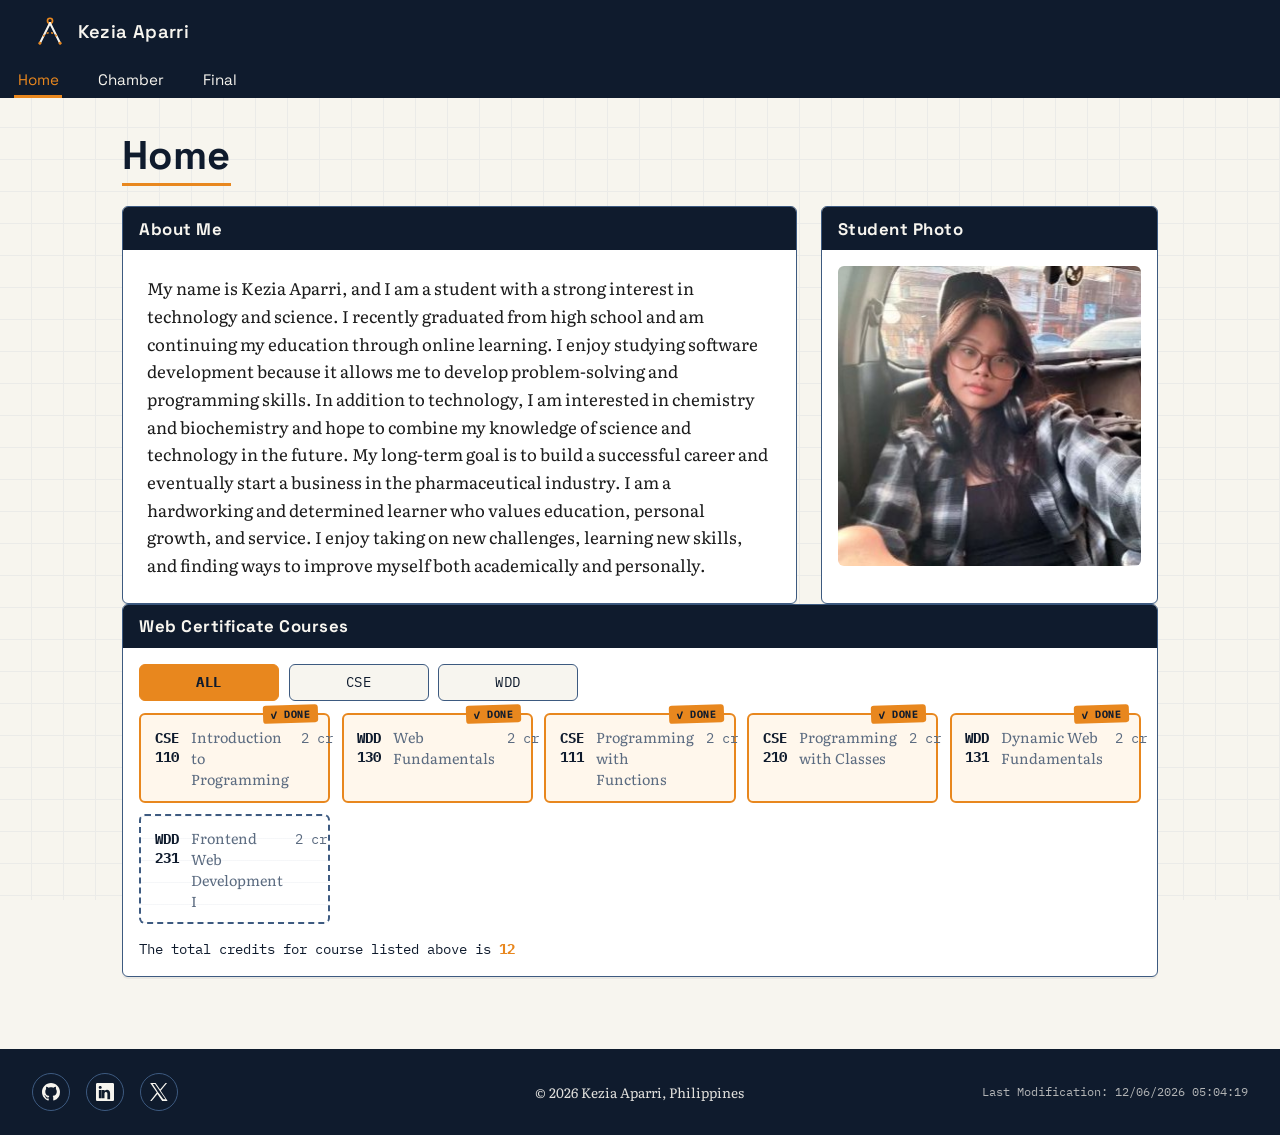
==== index.html @ 6422c609 "W01 Assignment: Course Home Page" ====
<!DOCTYPE html>
<html lang="en">
<head>
  <meta charset="UTF-8">
  <meta name="viewport" content="width=device-width, initial-scale=1.0">
  <title>Home | WDD 231 Student Portfolio</title>
  <meta name="description" content="Home page for my WDD 231 course portfolio, featuring an about-me profile and a dynamic list of my Web and Computer Programming certificate courses.">
  <meta name="author" content="Your Name">
  <link rel="preconnect" href="https://fonts.googleapis.com">
  <link rel="preconnect" href="https://fonts.gstatic.com" crossorigin>
  <link href="https://fonts.googleapis.com/css2?family=IBM+Plex+Mono:wght@500;700&family=Literata:ital,opsz,wght@0,18..144,400;0,18..144,600;1,18..144,400&family=Space+Grotesk:wght@500;600;700&display=swap" rel="stylesheet">
  <link rel="stylesheet" href="styles/small.css">
  <link rel="stylesheet" href="styles/larger.css">
  <script src="scripts/navigation.js" defer></script>
  <script src="scripts/date.js" defer></script>
  <script src="scripts/courses.js" defer></script>
</head>
<body>

  <header>
    <div class="brand">
      <img src="images/logo.svg" alt="Site logo">
      <span>Kezia Aparri</span>
    </div>
    <button id="navToggle" class="nav-toggle" aria-expanded="false" aria-controls="primaryNav" aria-label="Open menu">
      <span class="bars"><span></span><span></span><span></span></span>
    </button>
  </header>

  <nav id="primaryNav">
    <ul>
      <li><a href="index.html" aria-current="page">Home</a></li>
      <li><a href="chamber/index.html">Chamber</a></li>
      <li><a href="final/index.html">Final</a></li>
    </ul>
  </nav>

  <main>
    <h1>Home</h1>

    <div class="top-grid">
      <section class="about">
        <h2>About Me</h2>
        <div class="section-body">
          <p>
            My name is Kezia Aparri, and I am a student with a strong interest in technology and science. I recently graduated from high school and am continuing my education through online learning. I enjoy studying software development because it allows me to develop problem-solving and programming skills.
            In addition to technology, I am interested in chemistry and biochemistry and hope to combine my knowledge of science and technology in the future. My long-term goal is to build a successful career and eventually start a business in the pharmaceutical industry.
            I am a hardworking and determined learner who values education, personal growth, and service. I enjoy taking on new challenges, learning new skills, and finding ways to improve myself both academically and personally.
          </p>
        </div>
      </section>

      <section class="photo">
        <h2>Student Photo</h2>
        <div class="photo-frame">
          <img src="images/profile.jpg" alt="Kezia Aparri" width="300" height="300">
        </div>
      </section>
    </div>

    <section class="courses">
      <h2>Web Certificate Courses</h2>

      <div class="filters">
        <button type="button" data-filter="all" aria-pressed="true">All</button>
        <button type="button" data-filter="CSE" aria-pressed="false">CSE</button>
        <button type="button" data-filter="WDD" aria-pressed="false">WDD</button>
      </div>

      <div class="course-list" id="courseList" aria-live="polite">

      </div>

      <p class="credit-total" id="creditTotal"></p>
    </section>
  </main>

  <footer>
    <div class="socials">
      <a href="https://github.com/kezzzzzqwqw" target="_blank" rel="noopener" aria-label="GitHub profile">
        <svg viewBox="0 0 16 16" xmlns="http://www.w3.org/2000/svg"><path d="M8 0C3.58 0 0 3.58 0 8c0 3.54 2.29 6.53 5.47 7.59.4.07.55-.17.55-.38 0-.19-.01-.82-.01-1.49-2.01.37-2.53-.49-2.69-.94-.09-.23-.48-.94-.82-1.13-.28-.15-.68-.52-.01-.53.63-.01 1.08.58 1.23.82.72 1.21 1.87.87 2.33.66.07-.52.28-.87.51-1.07-1.78-.2-3.64-.89-3.64-3.95 0-.87.31-1.59.82-2.15-.08-.2-.36-1.02.08-2.12 0 0 .67-.21 2.2.82.64-.18 1.32-.27 2-.27.68 0 1.36.09 2 .27 1.53-1.04 2.2-.82 2.2-.82.44 1.1.16 1.92.08 2.12.51.56.82 1.27.82 2.15 0 3.07-1.87 3.75-3.65 3.95.29.25.54.73.54 1.48 0 1.07-.01 1.93-.01 2.2 0 .21.15.46.55.38A8.01 8.01 0 0 0 16 8c0-4.42-3.58-8-8-8Z"/></svg>
      </a>
      <a href="https://www.linkedin.com/in/kezia-aparri/" target="_blank" rel="noopener" aria-label="LinkedIn profile">
        <svg viewBox="0 0 16 16" xmlns="http://www.w3.org/2000/svg"><path d="M0 1.15C0 .52.52 0 1.15 0h13.7C15.48 0 16 .52 16 1.15v13.7c0 .63-.52 1.15-1.15 1.15H1.15C.52 16 0 15.48 0 14.85V1.15Zm4.94 12.32V6.16H2.55v7.31h2.4Zm-1.2-8.31c.83 0 1.35-.55 1.35-1.24-.02-.7-.52-1.24-1.33-1.24-.82 0-1.35.54-1.35 1.24 0 .69.51 1.24 1.32 1.24h.01ZM7.55 13.47V9.4c0-.22.02-.43.08-.59.18-.43.58-.88 1.25-.88.88 0 1.24.67 1.24 1.65v4.9h2.4V9.29c0-2.22-1.19-3.25-2.77-3.25-1.28 0-1.84.71-2.16 1.2v.03H7.6l.02-.03V6.16h-2.4c.03.68 0 7.31 0 7.31h2.4Z"/></svg>
      </a>
      <a href="https://x.com" target="_blank" rel="noopener" aria-label="X profile">
        <svg viewBox="0 0 16 16" xmlns="http://www.w3.org/2000/svg"><path d="M9.53 6.78 15.15 0h-1.33l-4.88 5.88L4.98 0H.15l5.9 8.53L.15 16h1.33l5.16-6.22L10.85 16h4.83L9.53 6.78ZM7.68 8.98l-.6-.86L2.4.98h2.04l3.83 5.48.6.86 4.98 7.13H11.8L7.68 8.98Z"/></svg>
      </a>
    </div>

    <p class="copyright">
      &copy; <span id="year"></span> Kezia Aparri, Philippines
    </p>

    <p class="last-mod fine-print">
      Last Modification: <span id="lastModified"></span>
    </p>
  </footer>

</body>
</html>
---- styles/small.css ----
*, *::before, *::after { box-sizing: border-box; }
html, body, h1, h2, h3, p, ul, figure { margin: 0; }
ul { padding: 0; list-style: none; }
img, svg { max-width: 100%; display: block; }
a { color: inherit; text-decoration: none; }
button { font: inherit; color: inherit; background: none; border: none; cursor: pointer; }

:root {
  --ink: #0F1B2D;         
  --ink-soft: #16273F;    
  --paper: #F7F5EF;       
  --card: #FFFFFF;        
  --accent: #E8871E;      
  --line: #3D5A80;        
  --text: #1B1B1B;     
  --muted: #5B6B80;      

  --font-display: "Space Grotesk", sans-serif;
  --font-body: "Literata", serif;
  --font-mono: "IBM Plex Mono", monospace;

  --radius: 6px;
  --gap: 1rem;
}

html { font-size: 100%; scroll-behavior: smooth; }

body {
  font-family: var(--font-body);
  color: var(--text);
  background: var(--paper);
  background-image:
    linear-gradient(var(--line) 1px, transparent 1px),
    linear-gradient(90deg, var(--line) 1px, transparent 1px);
  background-size: 32px 32px;
  background-attachment: fixed;
  background-position: -1px -1px;
  position: relative;
}

body::before {
  content: "";
  position: fixed;
  inset: 0;
  background: var(--paper);
  opacity: 0.94;
  z-index: -1;
}

h1, h2, h3 { font-family: var(--font-display); letter-spacing: 0.01em; }


header {
  background: var(--ink);
  color: var(--paper);
  display: flex;
  align-items: center;
  justify-content: space-between;
  padding: 0.75rem 1rem;
  position: relative;
}

.brand { display: flex; align-items: center; gap: 0.6rem; }
.brand img { width: 36px; height: 36px; }
.brand span {
  font-family: var(--font-display);
  font-size: 1.15rem;
  font-weight: 600;
  letter-spacing: 0.02em;
}

.nav-toggle {
  width: 44px;
  height: 40px;
  display: grid;
  place-items: center;
  border: 1px solid var(--line);
  border-radius: var(--radius);
  background: var(--ink-soft);
}
.nav-toggle .bars {
  width: 22px;
  height: 16px;
  position: relative;
}
.nav-toggle .bars span {
  position: absolute;
  left: 0;
  width: 100%;
  height: 2px;
  background: var(--paper);
  transition: transform 0.2s ease, opacity 0.2s ease;
}
.nav-toggle .bars span:nth-child(1) { top: 0; }
.nav-toggle .bars span:nth-child(2) { top: 7px; }
.nav-toggle .bars span:nth-child(3) { top: 14px; }

.nav-toggle[aria-expanded="true"] .bars span:nth-child(1) {
  transform: translateY(7px) rotate(45deg);
}
.nav-toggle[aria-expanded="true"] .bars span:nth-child(2) {
  opacity: 0;
}
.nav-toggle[aria-expanded="true"] .bars span:nth-child(3) {
  transform: translateY(-7px) rotate(-45deg);
}

nav {
  background: var(--ink);
  border-top: 1px solid var(--line);
  max-height: 0;
  overflow: hidden;
  transition: max-height 0.25s ease;
}
nav.open { max-height: 220px; }

nav ul { display: flex; flex-direction: column; }
nav a {
  display: block;
  padding: 0.85rem 1.1rem;
  font-family: var(--font-display);
  font-size: 0.95rem;
  color: var(--paper);
  border-bottom: 1px solid var(--ink-soft);
  position: relative;
}
nav a[aria-current="page"] {
  color: var(--accent);
}
nav a[aria-current="page"]::before {
  content: "▸ ";
}
nav a:hover,
nav a:focus-visible {
  background: var(--ink-soft);
  color: var(--accent);
  outline: none;
}

main {
  padding: 1.25rem 1rem 2rem;
  max-width: 1100px;
  margin: 0 auto;
}

main > h1 {
  font-size: clamp(2rem, 1.6rem + 1.5vw, 2.5rem);
  color: var(--ink);
  border-bottom: 3px solid var(--accent);
  display: inline-block;
  padding-bottom: 0.15rem;
  margin-bottom: 1.25rem;
}

section {
  background: var(--card);
  border: 1px solid var(--line);
  border-radius: var(--radius);
  margin-bottom: 1.5rem;
  overflow: hidden;
  box-shadow: 0 2px 0 rgba(15, 27, 45, 0.06);
}

section > h2 {
  background: var(--ink);
  color: var(--paper);
  font-size: 1.05rem;
  padding: 0.65rem 1rem;
  letter-spacing: 0.03em;
}

.section-body { padding: 1rem; }

.about p { line-height: 1.65; color: var(--text); font-size: clamp(1rem, 0.95rem + 0.3vw, 1.05rem); }

.photo-frame {
  padding: 1rem;
  display: grid;
  justify-content: center;
}
.photo-frame img {
  width: 100%;
  max-width: 260px;
  border-radius: var(--radius);
}

.filters {
  display: flex;
  gap: 0.6rem;
  padding: 1rem 1rem 0.5rem;
  flex-wrap: wrap;
}
.filters button {
  flex: 1 1 auto;
  min-width: 84px;
  padding: 0.55rem 0.8rem;
  font-family: var(--font-mono);
  font-size: 0.85rem;
  text-transform: uppercase;
  letter-spacing: 0.04em;
  border: 1px solid var(--line);
  border-radius: var(--radius);
  background: var(--paper);
  color: var(--ink);
  transition: background 0.15s ease, color 0.15s ease;
}
.filters button:hover,
.filters button:focus-visible {
  background: var(--ink);
  color: var(--paper);
  outline: none;
}
.filters button[aria-pressed="true"] {
  background: var(--accent);
  color: var(--ink);
  border-color: var(--accent);
  font-weight: 700;
}

.course-list {
  padding: 0.25rem 1rem 1rem;
  display: grid;
  grid-template-columns: repeat(auto-fit, minmax(180px, 1fr));
  gap: 0.7rem;
}
.course-card {
  border: 2px dashed var(--line);
  border-radius: var(--radius);
  padding: 0.7rem 0.85rem;
  display: flex;
  align-items: baseline;
  justify-content: space-between;
  gap: 0.75rem;
  font-family: var(--font-mono);
  font-size: 0.9rem;
  background: repeating-linear-gradient(
    to bottom,
    rgba(61, 90, 128, 0.05) 0px,
    rgba(61, 90, 128, 0.05) 1px,
    transparent 1px,
    transparent 22px
  );
  position: relative;
}
.course-card .code { color: var(--ink); font-weight: 700; }
.course-card .title { color: var(--muted); font-family: var(--font-body); flex: 1 1 auto; }
.course-card .credits { color: var(--muted); white-space: nowrap; }

.course-card.completed {
  border-style: solid;
  border-color: var(--accent);
  background: #FFF7EC;
}
.course-card.completed::after {
  content: "✓ DONE";
  position: absolute;
  top: -10px;
  right: 10px;
  background: var(--accent);
  color: var(--ink);
  font-size: 0.65rem;
  font-weight: 700;
  padding: 2px 8px;
  border-radius: 3px;
  letter-spacing: 0.05em;
  transform: rotate(-2deg);
}

.credit-total {
  padding: 0 1rem 1.1rem;
  font-family: var(--font-mono);
  font-size: 0.85rem;
  color: var(--ink);
}
.credit-total strong { color: var(--accent); }

footer {
  background: var(--ink);
  color: var(--paper);
  padding: 1.5rem 1rem;
  text-align: center;
  font-size: 0.85rem;
}
.socials {
  display: flex;
  justify-content: center;
  gap: 1rem;
  margin-bottom: 0.9rem;
}
.socials a {
  width: 38px;
  height: 38px;
  display: grid;
  place-items: center;
  border: 1px solid var(--line);
  border-radius: 50%;
  transition: border-color 0.15s ease, background 0.15s ease;
}
.socials a svg { width: 18px; height: 18px; fill: var(--paper); }
.socials a:hover,
.socials a:focus-visible {
  background: var(--accent);
  border-color: var(--accent);
  outline: none;
}
.socials a:hover svg { fill: var(--ink); }

footer p { margin: 0.25rem 0; color: var(--paper); opacity: 0.9; }
footer .fine-print { font-family: var(--font-mono); font-size: 0.75rem; opacity: 0.7; }
---- styles/larger.css ----
@media (min-width: 700px) {

  .nav-toggle { display: none; }

  header {
    padding: 0.85rem 2rem;
  }

  nav {
    max-height: none;
    overflow: visible;
    border-top: none;
  }

  nav ul {
    flex-direction: row;
    gap: 0.25rem;
  }

  nav a {
    border-bottom: 3px solid transparent;
    padding: 0.4rem 0.2rem;
    margin: 0 0.9rem;
  }
  nav a:hover,
  nav a:focus-visible,
  nav a[aria-current="page"] {
    border-bottom-color: var(--accent);
  }
  nav a:hover,
  nav a:focus-visible {
    background: none;
  }
  nav a[aria-current="page"]::before { content: ""; }

  main { padding: 2rem 2rem 3rem; }

  .top-grid {
    display: grid;
    grid-template-columns: 2fr 1fr;
    gap: 1.5rem;
    align-items: start;
  }
  .top-grid section { margin-bottom: 0; height: 100%; }

  .about .section-body { padding: 1.5rem; }

  .photo-frame img { max-width: 100%; }

  .filters button { flex: 0 1 140px; }

  footer {
    display: grid;
    grid-template-columns: 1fr 1fr 1fr;
    align-items: center;
    text-align: left;
    padding: 1.5rem 2rem;
  }
  .socials { justify-content: flex-start; margin-bottom: 0; }
  footer .copyright { text-align: center; }
  footer .last-mod { text-align: right; }
}
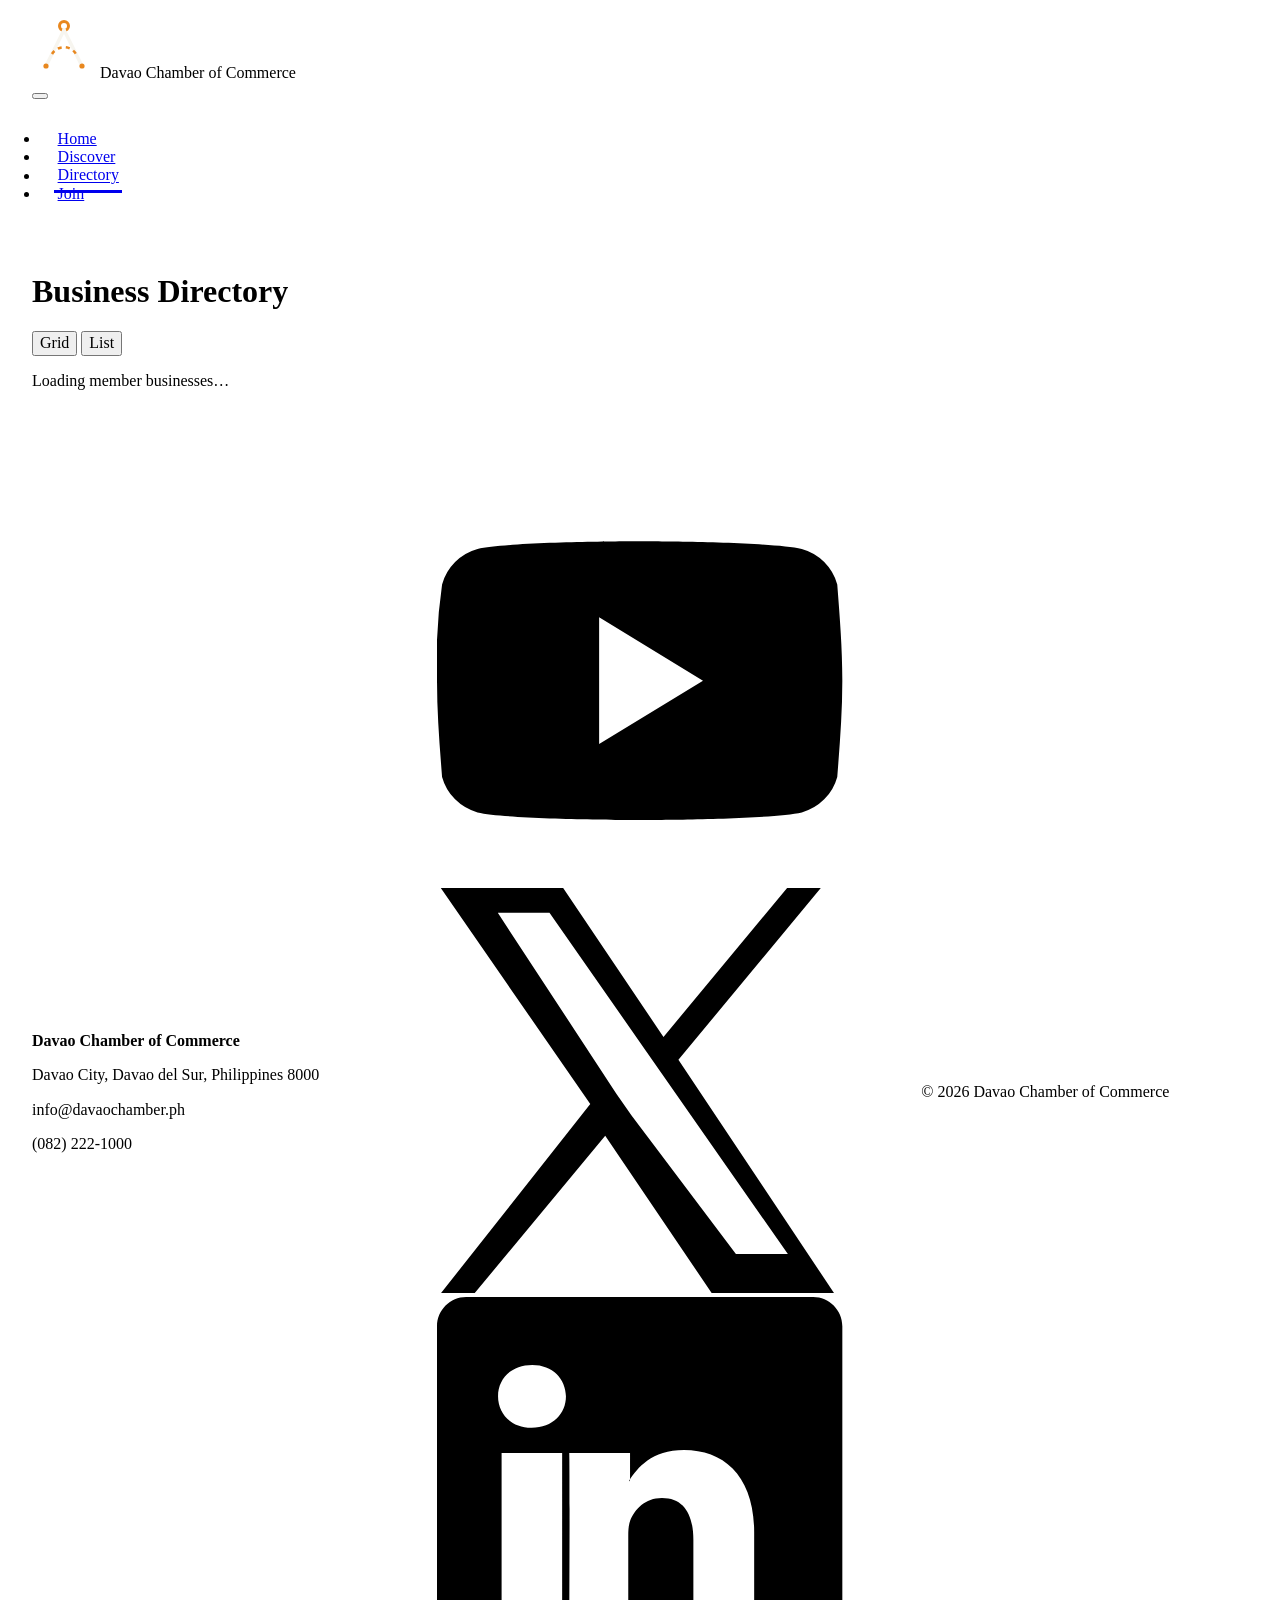
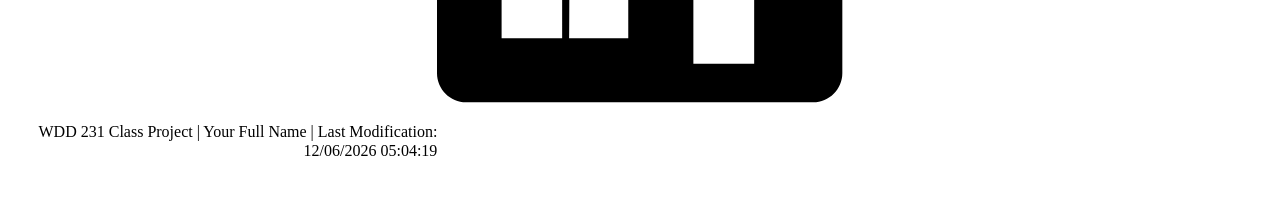
==== commit ad8cf245: "W02 Assignment: Chamber Directory Page" ====
--- a/index.html
+++ b/index.html
@@ -3,99 +3,97 @@
 <head>
   <meta charset="UTF-8">
   <meta name="viewport" content="width=device-width, initial-scale=1.0">
-  <title>Home | WDD 231 Student Portfolio</title>
-  <meta name="description" content="Home page for my WDD 231 course portfolio, featuring an about-me profile and a dynamic list of my Web and Computer Programming certificate courses.">
-  <meta name="author" content="Your Name">
+  <title>Directory | Davao Chamber of Commerce</title>
+  <meta name="description" content="Browse tourism and agriculture businesses that belong to the Davao Chamber of Commerce.">
+  <meta name="author" content="Kezia Aparri">
+
+  <!-- Facebook / Open Graph -->
+  <meta property="og:title" content="Business Directory | Davao Chamber of Commerce">
+  <meta property="og:description" content="Browse tourism and agriculture businesses that belong to the Davao Chamber of Commerce.">
+  <meta property="og:image" content="images/og-image.jpg">
+  <meta property="og:url" content="https://yourusername.github.io/wdd231/chamber/directory.html">
+
+  <link rel="icon" href="images/favicon.ico" type="image/x-icon">
+
   <link rel="preconnect" href="https://fonts.googleapis.com">
   <link rel="preconnect" href="https://fonts.gstatic.com" crossorigin>
-  <link href="https://fonts.googleapis.com/css2?family=IBM+Plex+Mono:wght@500;700&family=Literata:ital,opsz,wght@0,18..144,400;0,18..144,600;1,18..144,400&family=Space+Grotesk:wght@500;600;700&display=swap" rel="stylesheet">
-  <link rel="stylesheet" href="styles/small.css">
+  <link href="https://fonts.googleapis.com/css2?family=Lora:ital,wght@0,400;0,600;1,400&family=Poppins:wght@500;600;700&display=swap" rel="stylesheet">
+
+  <link rel="stylesheet" href="styles/normalize.css">
+  <link rel="stylesheet" href="styles/base.css">
   <link rel="stylesheet" href="styles/larger.css">
+
   <script src="scripts/navigation.js" defer></script>
   <script src="scripts/date.js" defer></script>
-  <script src="scripts/courses.js" defer></script>
+  <script src="scripts/directory.js" defer></script>
 </head>
 <body>
 
   <header>
     <div class="brand">
-      <img src="images/logo.svg" alt="Site logo">
-      <span>Kezia Aparri</span>
+      <img src="images/logo.svg" alt="Davao Chamber of Commerce logo">
+      <span>Davao Chamber of Commerce</span>
     </div>
     <button id="navToggle" class="nav-toggle" aria-expanded="false" aria-controls="primaryNav" aria-label="Open menu">
       <span class="bars"><span></span><span></span><span></span></span>
+    </button>
+    <button id="themeToggle" class="theme-toggle" aria-label="Toggle dark mode">
+      <span class="theme-icon"></span>
     </button>
   </header>
 
   <nav id="primaryNav">
     <ul>
-      <li><a href="index.html" aria-current="page">Home</a></li>
-      <li><a href="chamber/index.html">Chamber</a></li>
-      <li><a href="final/index.html">Final</a></li>
+      <li><a href="index.html">Home</a></li>
+      <li><a href="discover.html">Discover</a></li>
+      <li><a href="directory.html" aria-current="page">Directory</a></li>
+      <li><a href="join.html">Join</a></li>
     </ul>
   </nav>
 
   <main>
-    <h1>Home</h1>
+    <h1>Business Directory</h1>
 
-    <div class="top-grid">
-      <section class="about">
-        <h2>About Me</h2>
-        <div class="section-body">
-          <p>
-            My name is Kezia Aparri, and I am a student with a strong interest in technology and science. I recently graduated from high school and am continuing my education through online learning. I enjoy studying software development because it allows me to develop problem-solving and programming skills.
-            In addition to technology, I am interested in chemistry and biochemistry and hope to combine my knowledge of science and technology in the future. My long-term goal is to build a successful career and eventually start a business in the pharmaceutical industry.
-            I am a hardworking and determined learner who values education, personal growth, and service. I enjoy taking on new challenges, learning new skills, and finding ways to improve myself both academically and personally.
-          </p>
-        </div>
-      </section>
+    <section class="directory-controls">
+      <div class="filters view-toggle" role="group" aria-label="Choose directory view">
+        <button type="button" id="gridBtn" data-view="grid" aria-pressed="true">Grid</button>
+        <button type="button" id="listBtn" data-view="list" aria-pressed="false">List</button>
+      </div>
+    </section>
 
-      <section class="photo">
-        <h2>Student Photo</h2>
-        <div class="photo-frame">
-          <img src="images/profile.jpg" alt="Kezia Aparri" width="300" height="300">
-        </div>
-      </section>
-    </div>
-
-    <section class="courses">
-      <h2>Web Certificate Courses</h2>
-
-      <div class="filters">
-        <button type="button" data-filter="all" aria-pressed="true">All</button>
-        <button type="button" data-filter="CSE" aria-pressed="false">CSE</button>
-        <button type="button" data-filter="WDD" aria-pressed="false">WDD</button>
-      </div>
-
-      <div class="course-list" id="courseList" aria-live="polite">
-
-      </div>
-
-      <p class="credit-total" id="creditTotal"></p>
+    <section id="directory" class="directory grid-view" aria-live="polite">
+      <p class="loading-message">Loading member businesses…</p>
     </section>
   </main>
 
   <footer>
+    <div class="footer-contact">
+      <p><strong>Davao Chamber of Commerce</strong></p>
+      <p>Davao City, Davao del Sur, Philippines 8000</p>
+      <p>info@davaochamber.ph</p>
+      <p>(082) 222-1000</p>
+    </div>
+
     <div class="socials">
-      <a href="https://github.com/kezzzzzqwqw" target="_blank" rel="noopener" aria-label="GitHub profile">
-        <svg viewBox="0 0 16 16" xmlns="http://www.w3.org/2000/svg"><path d="M8 0C3.58 0 0 3.58 0 8c0 3.54 2.29 6.53 5.47 7.59.4.07.55-.17.55-.38 0-.19-.01-.82-.01-1.49-2.01.37-2.53-.49-2.69-.94-.09-.23-.48-.94-.82-1.13-.28-.15-.68-.52-.01-.53.63-.01 1.08.58 1.23.82.72 1.21 1.87.87 2.33.66.07-.52.28-.87.51-1.07-1.78-.2-3.64-.89-3.64-3.95 0-.87.31-1.59.82-2.15-.08-.2-.36-1.02.08-2.12 0 0 .67-.21 2.2.82.64-.18 1.32-.27 2-.27.68 0 1.36.09 2 .27 1.53-1.04 2.2-.82 2.2-.82.44 1.1.16 1.92.08 2.12.51.56.82 1.27.82 2.15 0 3.07-1.87 3.75-3.65 3.95.29.25.54.73.54 1.48 0 1.07-.01 1.93-.01 2.2 0 .21.15.46.55.38A8.01 8.01 0 0 0 16 8c0-4.42-3.58-8-8-8Z"/></svg>
+      <a href="https://youtube.com" target="_blank" rel="noopener" aria-label="YouTube">
+        <svg viewBox="0 0 16 16" xmlns="http://www.w3.org/2000/svg"><path d="M15.8 4.2a2 2 0 0 0-1.4-1.4C13.1 2.5 8 2.5 8 2.5s-5.1 0-6.4.3a2 2 0 0 0-1.4 1.4A21 21 0 0 0 0 8c0 1.3.1 2.5.2 3.8a2 2 0 0 0 1.4 1.4c1.3.3 6.4.3 6.4.3s5.1 0 6.4-.3a2 2 0 0 0 1.4-1.4c.1-1.3.2-2.5.2-3.8 0-1.3-.1-2.5-.2-3.8ZM6.4 10.5v-5L10.5 8l-4.1 2.5Z"/></svg>
       </a>
-      <a href="https://www.linkedin.com/in/kezia-aparri/" target="_blank" rel="noopener" aria-label="LinkedIn profile">
+      <a href="https://twitter.com" target="_blank" rel="noopener" aria-label="Twitter/X">
+        <svg viewBox="0 0 16 16" xmlns="http://www.w3.org/2000/svg"><path d="M9.53 6.78 15.15 0h-1.33l-4.88 5.88L4.98 0H.15l5.9 8.53L.15 16h1.33l5.16-6.22L10.85 16h4.83L9.53 6.78ZM7.68 8.98l-.6-.86L2.4.98h2.04l3.83 5.48.6.86 4.98 7.13H11.8L7.68 8.98Z"/></svg>
+      </a>
+      <a href="https://www.linkedin.com" target="_blank" rel="noopener" aria-label="LinkedIn">
         <svg viewBox="0 0 16 16" xmlns="http://www.w3.org/2000/svg"><path d="M0 1.15C0 .52.52 0 1.15 0h13.7C15.48 0 16 .52 16 1.15v13.7c0 .63-.52 1.15-1.15 1.15H1.15C.52 16 0 15.48 0 14.85V1.15Zm4.94 12.32V6.16H2.55v7.31h2.4Zm-1.2-8.31c.83 0 1.35-.55 1.35-1.24-.02-.7-.52-1.24-1.33-1.24-.82 0-1.35.54-1.35 1.24 0 .69.51 1.24 1.32 1.24h.01ZM7.55 13.47V9.4c0-.22.02-.43.08-.59.18-.43.58-.88 1.25-.88.88 0 1.24.67 1.24 1.65v4.9h2.4V9.29c0-2.22-1.19-3.25-2.77-3.25-1.28 0-1.84.71-2.16 1.2v.03H7.6l.02-.03V6.16h-2.4c.03.68 0 7.31 0 7.31h2.4Z"/></svg>
-      </a>
-      <a href="https://x.com" target="_blank" rel="noopener" aria-label="X profile">
-        <svg viewBox="0 0 16 16" xmlns="http://www.w3.org/2000/svg"><path d="M9.53 6.78 15.15 0h-1.33l-4.88 5.88L4.98 0H.15l5.9 8.53L.15 16h1.33l5.16-6.22L10.85 16h4.83L9.53 6.78ZM7.68 8.98l-.6-.86L2.4.98h2.04l3.83 5.48.6.86 4.98 7.13H11.8L7.68 8.98Z"/></svg>
       </a>
     </div>
 
     <p class="copyright">
-      &copy; <span id="year"></span> Kezia Aparri, Philippines
+      &copy; <span id="year"></span> Davao Chamber of Commerce
     </p>
 
     <p class="last-mod fine-print">
-      Last Modification: <span id="lastModified"></span>
+      WDD 231 Class Project | Your Full Name | Last Modification: <span id="lastModified"></span>
     </p>
   </footer>
 
 </body>
-</html>
+</html>
